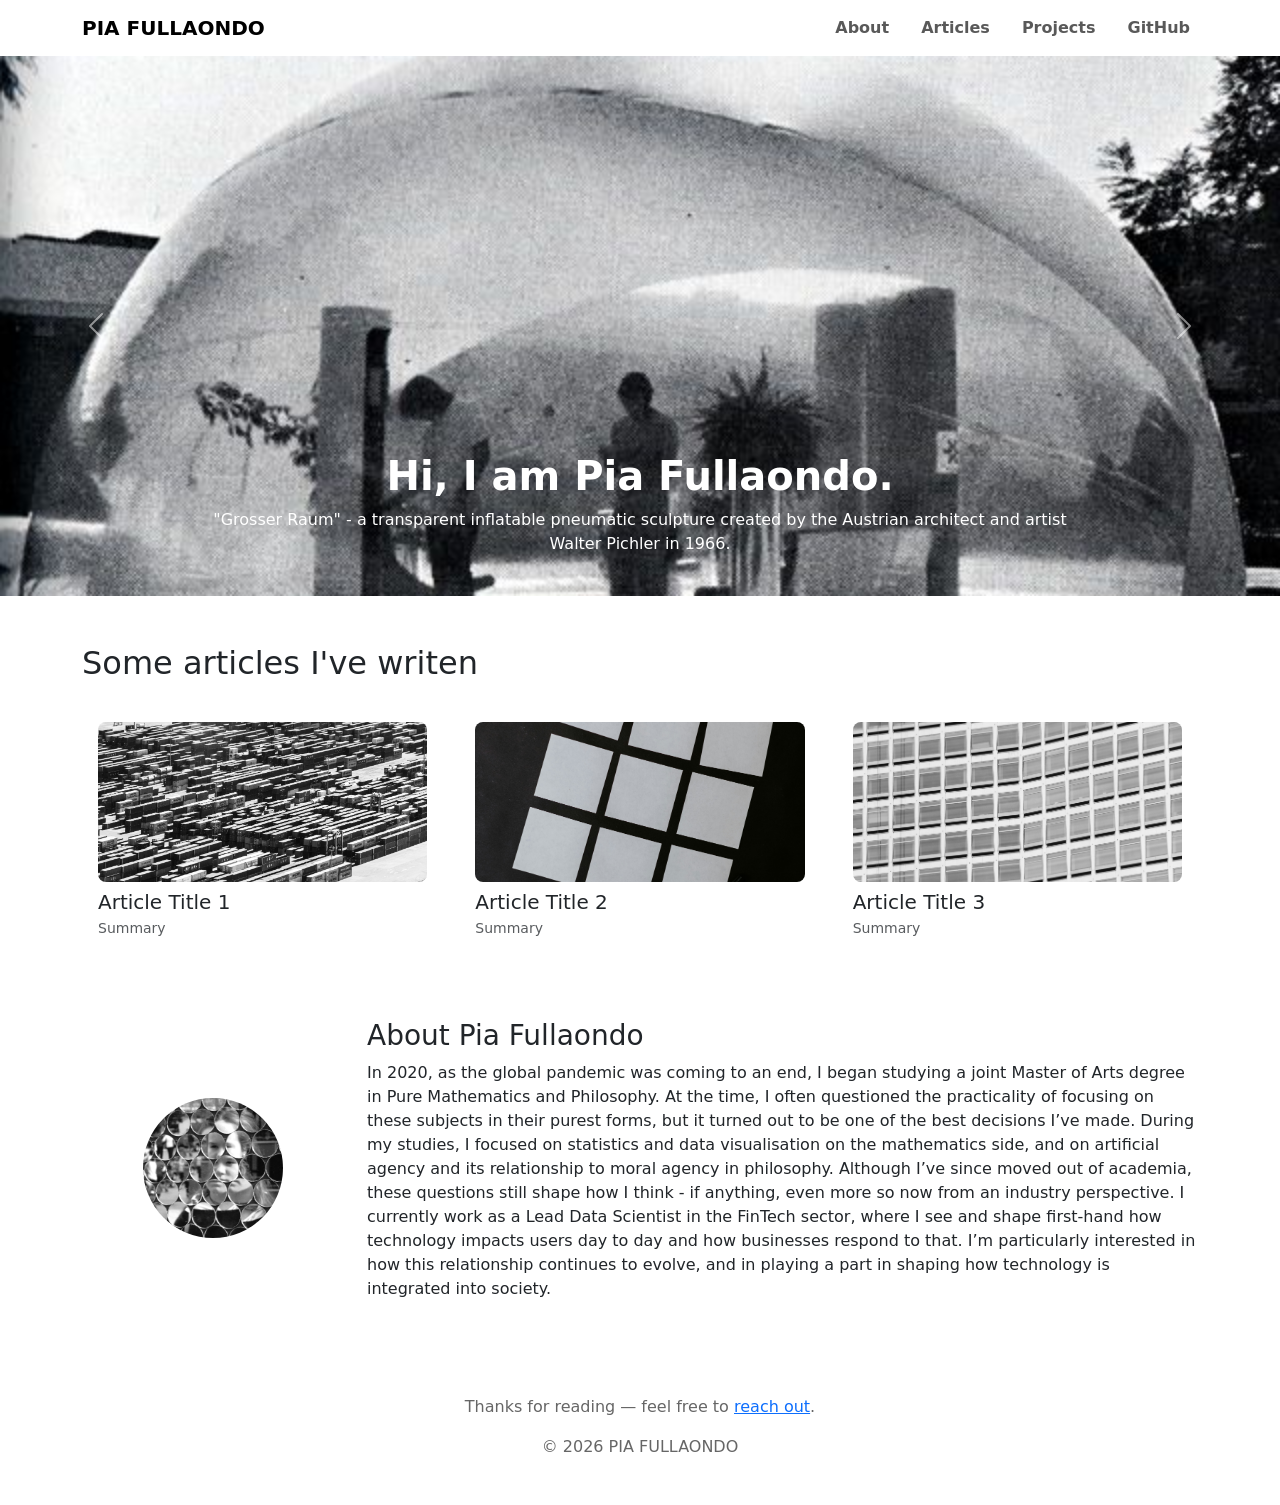
==== index.html @ 01cca1ca "Update index.html" ====
<!doctype html>
<html lang="en">
<head>
  <meta charset="utf-8" />
  <meta name="viewport" content="width=device-width,initial-scale=1" />
  <title>PIA FULLAONDO </title>
  <!-- Bootstrap CDN for layout & carousel -->
  <link href="https://cdn.jsdelivr.net/npm/bootstrap@5.3.0/dist/css/bootstrap.min.css" rel="stylesheet"/>
  <style>
    body { font-family: Inter, system-ui, -apple-system, "Segoe UI", Roboto, "Helvetica Neue", Arial; }
    .hero { height: 60vh; object-fit: cover; }
    .project-grid img { width:100%; height:160px; object-fit:cover; border-radius:8px; }
    .card { border:0; }
    .profile { width:140px; height:140px; object-fit:cover; border-radius:50%; }
    footer { padding: 30px 0; text-align:center; color:#666; }
    .nav-link { font-weight:600; }
  </style>
</head>
<body>

<nav class="navbar navbar-expand-lg navbar-light bg-white shadow-sm">
  <div class="container">
    <a class="navbar-brand fw-bold" href="#">PIA FULLAONDO</a>
    <button class="navbar-toggler" data-bs-toggle="collapse" data-bs-target="#nav">☰</button>
    <div class="collapse navbar-collapse" id="nav">
      <ul class="navbar-nav ms-auto gap-3">
        <li class="nav-item"><a class="nav-link" href="#about">About</a></li>
        <li class="nav-item"><a class="nav-link" href="#articles">Articles</a></li>
        <li class="nav-item"><a class="nav-link" href="#projects">Projects</a></li>
        <li class="nav-item"><a class="nav-link" href="https://github.com/piafullaondo" target="_blank">GitHub</a></li>
      </ul>
    </div>
  </div>
</nav>

<!-- HERO / CAROUSEL -->
<div id="heroCarousel" class="carousel slide" data-bs-ride="carousel">
  <div class="carousel-inner">
    <div class="carousel-item active">
      <img src="assets/Walter-Pichler-grosser-raum.jpg" class="d-block w-100 hero" alt="Slide 1">
      <div class="carousel-caption d-none d-md-block">
        <h1 class="fw-bold">Hi, I am Pia Fullaondo.</h1>
        <h8>"Grosser Raum" - a transparent inflatable pneumatic sculpture created by the Austrian architect and artist Walter Pichler in 1966. </h8>
      </div>
    </div>
    <div class="carousel-item">
      <img src="assets/EeroSaarinenInModel.jpg" class="d-block w-100 hero" alt="Slide 2">
      <div class="carousel-caption d-none d-md-block">
        <h1 class="fw-bold">I'm a pure Mathematics and Philosophy graduate fascinated by the current state of the world and its future.</h1>
        <h8>"Architect Eero Saarinen leaning inside a model of the TWA Flight Center" - shot in 1956 by architectural photographer Balthazar Korab. </h8>
      </div>
    </div>
  </div>
  <button class="carousel-control-prev" type="button" data-bs-target="#heroCarousel" data-bs-slide="prev">
    <span class="carousel-control-prev-icon"></span>
  </button>
  <button class="carousel-control-next" type="button" data-bs-target="#heroCarousel" data-bs-slide="next">
    <span class="carousel-control-next-icon"></span>
  </button>
</div>

<div class="container my-5">
  <!-- Projects grid -->
  <h2 id="Articles" class="mb-4">Some articles I've writen</h2>
  <div class="row g-3 project-grid">
    <!-- Project card 1 -->
    <div class="col-md-4">
      <a href="https://link-to-blog-or-demo.com" target="_blank" style="text-decoration:none;color:inherit;">
        <div class="card p-3">
          <img src="assets/p1.jpg" alt="project 1">
          <div class="card-body p-0 mt-2">
            <h5 class="mb-1">Article Title 1</h5>
            <p class="small text-muted">Summary</p>
          </div>
        </div>
      </a>
    </div>

    <!-- Project card 2 -->
    <div class="col-md-4">
      <a href="https://link-to-github.com" target="_blank" style="text-decoration:none;color:inherit;">
        <div class="card p-3">
          <img src="assets/p2.jpg" alt="project 2">
          <div class="card-body p-0 mt-2">
            <h5 class="mb-1">Article Title 2</h5>
            <p class="small text-muted">Summary</p>
          </div>
        </div>
      </a>
    </div>

    <!-- Project card 3 -->
    <div class="col-md-4">
      <a href="#" style="text-decoration:none;color:inherit;">
        <div class="card p-3">
          <img src="assets/p3.jpg" alt="project 3">
          <div class="card-body p-0 mt-2">
            <h5 class="mb-1">Article Title 3</h5>
            <p class="small text-muted">Summary</p>
          </div>
        </div>
      </a>
    </div>
  </div>

  <!-- About -->
  <div id="about" class="row align-items-center mt-5">
    <div class="col-md-3 text-center">
      <img src="assets/profile.jpg" class="profile" alt="profile"/>
    </div>
    <div class="col-md-9">
      <h3>About Pia Fullaondo</h3>
      <p>In 2020, as the global pandemic was coming to an end, I began studying a joint Master of Arts degree in Pure Mathematics and Philosophy. At the time, I often questioned the practicality of focusing on these subjects in their purest forms, but it turned out to be one of the best decisions I’ve made.
      During my studies, I focused on statistics and data visualisation on the mathematics side, and on artificial agency and its relationship to moral agency in philosophy. Although I’ve since moved out of academia, these questions still shape how I think - if anything, even more so now from an industry perspective.
      I currently work as a Lead Data Scientist in the FinTech sector, where I see and shape first-hand how technology impacts users day to day and how businesses respond to that. I’m particularly interested in how this relationship continues to evolve, and in playing a part in shaping how technology is integrated into society.</p>
    </div>
  </div>

  <!-- Articles / Courses -->
  <!-- <div id="projects" class="mt-5">
    <h4>Data Projects and Visualisations</h4>
    <ul>
      <li><a href="https://towardsdatascience.com/example-article" target="_blank">Project Heading 1</a></li>
      <li><a href="#" target="_blank">Project Heading 2</a></li>
    </ul>
  </div>
  -->

</div>

<footer>
  <div class="container">
    <p>Thanks for reading — feel free to <a href="mailto:fullaondo.pia@gmail.com">reach out</a>.</p>
    <p>&copy; <span id="year"></span> PIA FULLAONDO</p>
  </div>
</footer>

<script src="https://cdn.jsdelivr.net/npm/bootstrap@5.3.0/dist/js/bootstrap.bundle.min.js"></script>
<script>document.getElementById('year').textContent = new Date().getFullYear()</script>
</body>
</html>
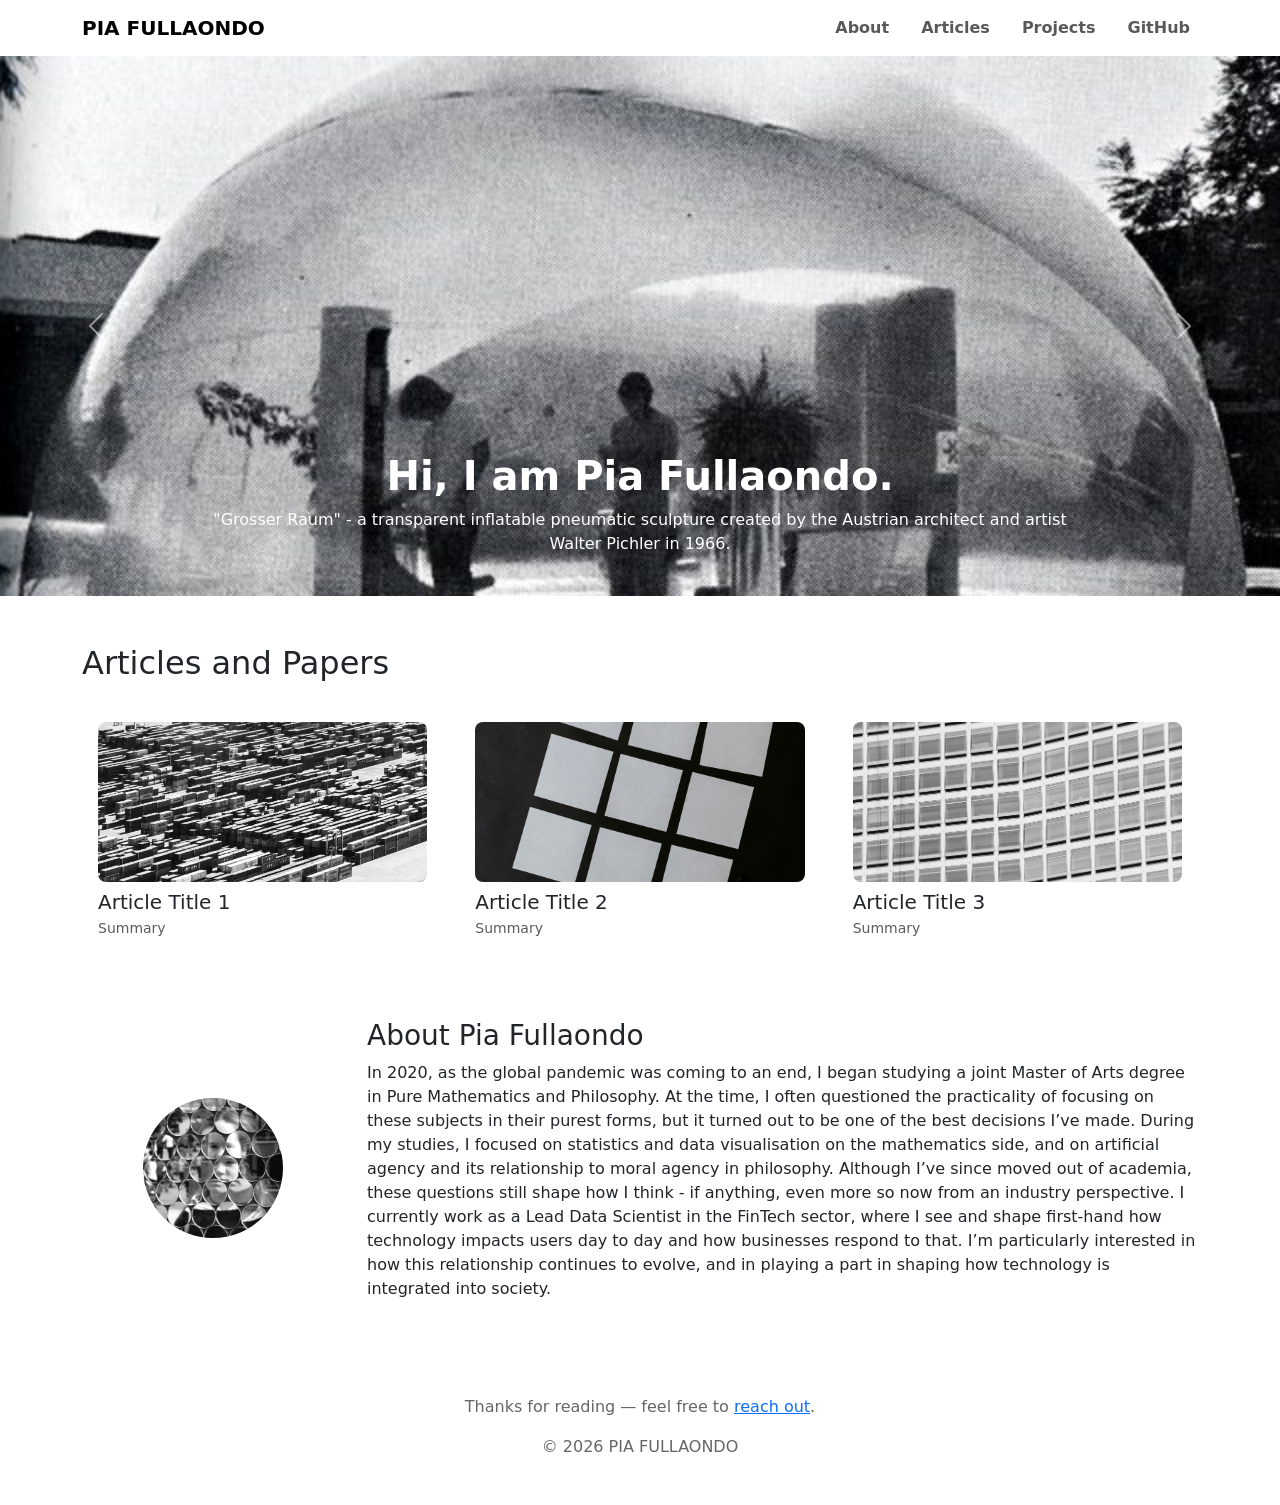
==== commit 7dd34fbf: "Update index.html" ====
--- a/index.html
+++ b/index.html
@@ -46,7 +46,7 @@
     <div class="carousel-item">
       <img src="assets/EeroSaarinenInModel.jpg" class="d-block w-100 hero" alt="Slide 2">
       <div class="carousel-caption d-none d-md-block">
-        <h1 class="fw-bold">I'm a pure Mathematics and Philosophy graduate fascinated by the current state of the world and its future.</h1>
+        <h1 class="fw-bold">Pure Mathematics and Philosophy graduate fascinated by the current state of the world and its future.</h1>
         <h8>"Architect Eero Saarinen leaning inside a model of the TWA Flight Center" - shot in 1956 by architectural photographer Balthazar Korab. </h8>
       </div>
     </div>
@@ -61,7 +61,7 @@
 
 <div class="container my-5">
   <!-- Projects grid -->
-  <h2 id="Articles" class="mb-4">Some articles I've writen</h2>
+  <h2 id="Articles" class="mb-4">Articles and Papers</h2>
   <div class="row g-3 project-grid">
     <!-- Project card 1 -->
     <div class="col-md-4">
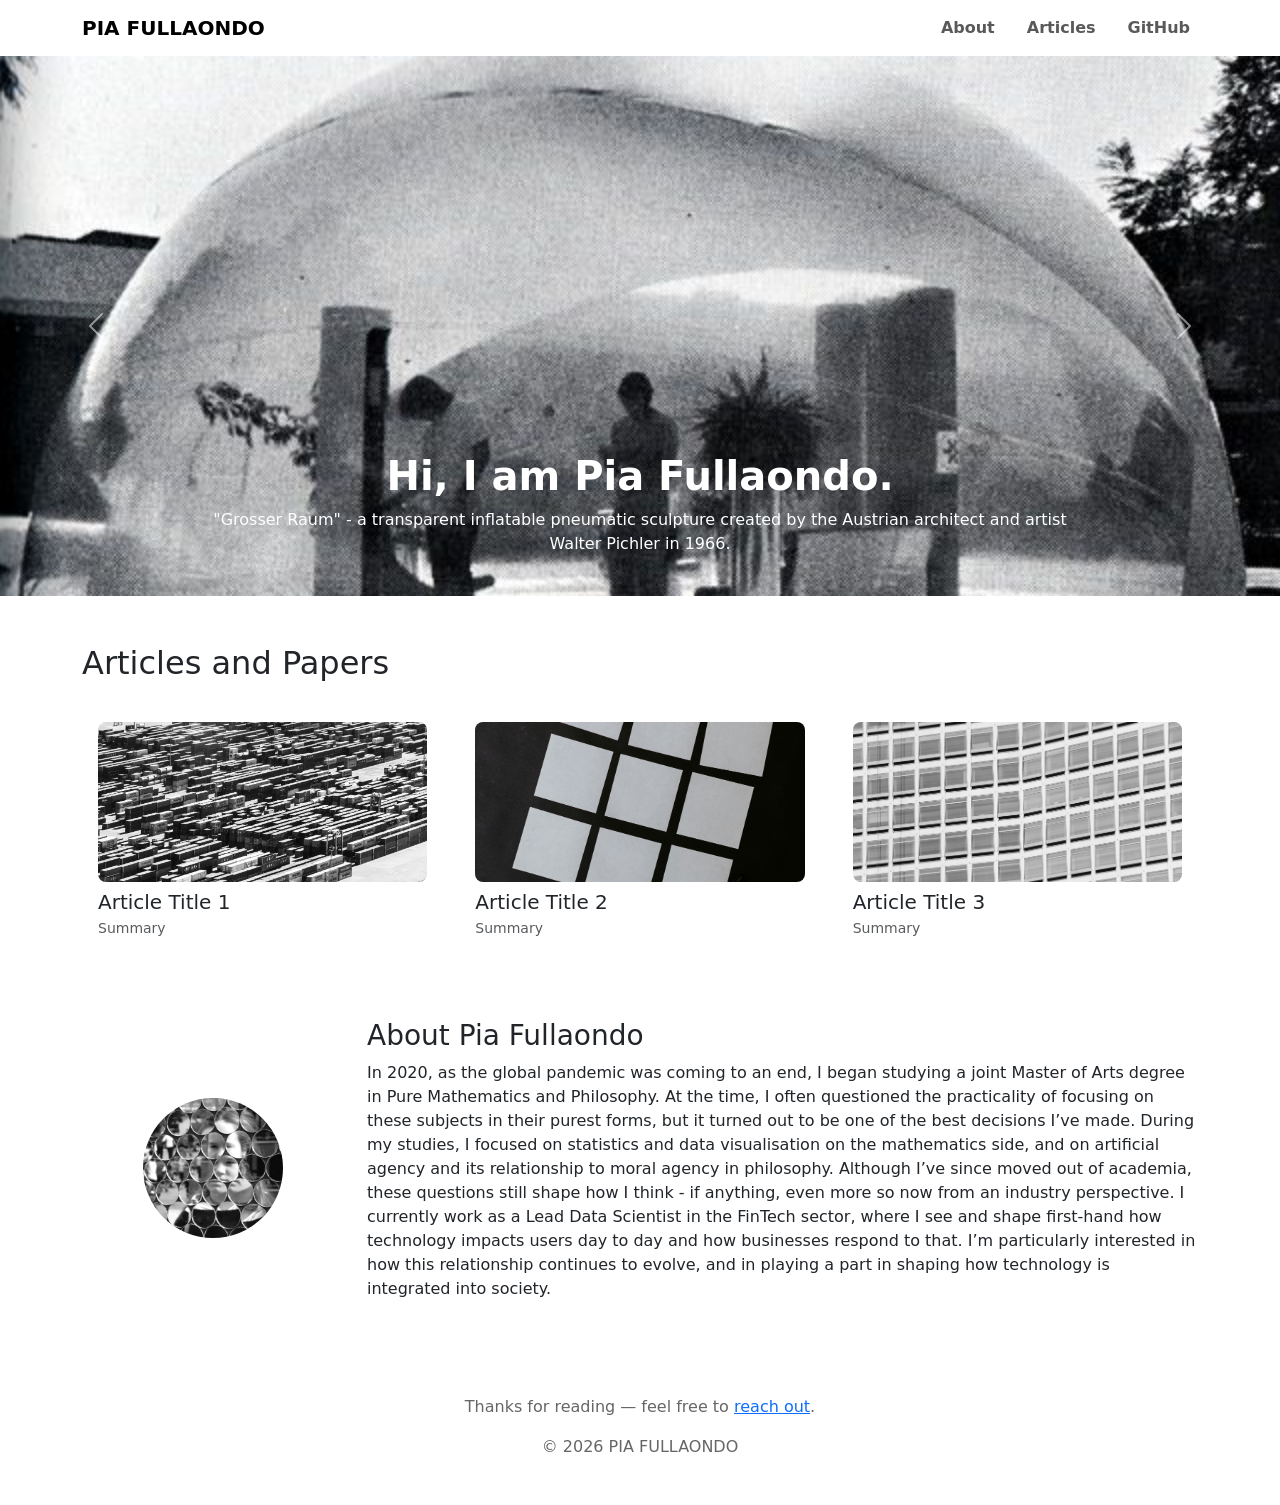
==== commit 5c598baf: "Update index.html" ====
--- a/index.html
+++ b/index.html
@@ -26,14 +26,14 @@
       <ul class="navbar-nav ms-auto gap-3">
         <li class="nav-item"><a class="nav-link" href="#about">About</a></li>
         <li class="nav-item"><a class="nav-link" href="#articles">Articles</a></li>
-        <li class="nav-item"><a class="nav-link" href="#projects">Projects</a></li>
+        <!-- <li class="nav-item"><a class="nav-link" href="#projects">Projects</a></li> -->
         <li class="nav-item"><a class="nav-link" href="https://github.com/piafullaondo" target="_blank">GitHub</a></li>
       </ul>
     </div>
   </div>
 </nav>
 
-<!-- HERO / CAROUSEL -->
+<!-- PHOTO CAROUSEL -->
 <div id="heroCarousel" class="carousel slide" data-bs-ride="carousel">
   <div class="carousel-inner">
     <div class="carousel-item active">
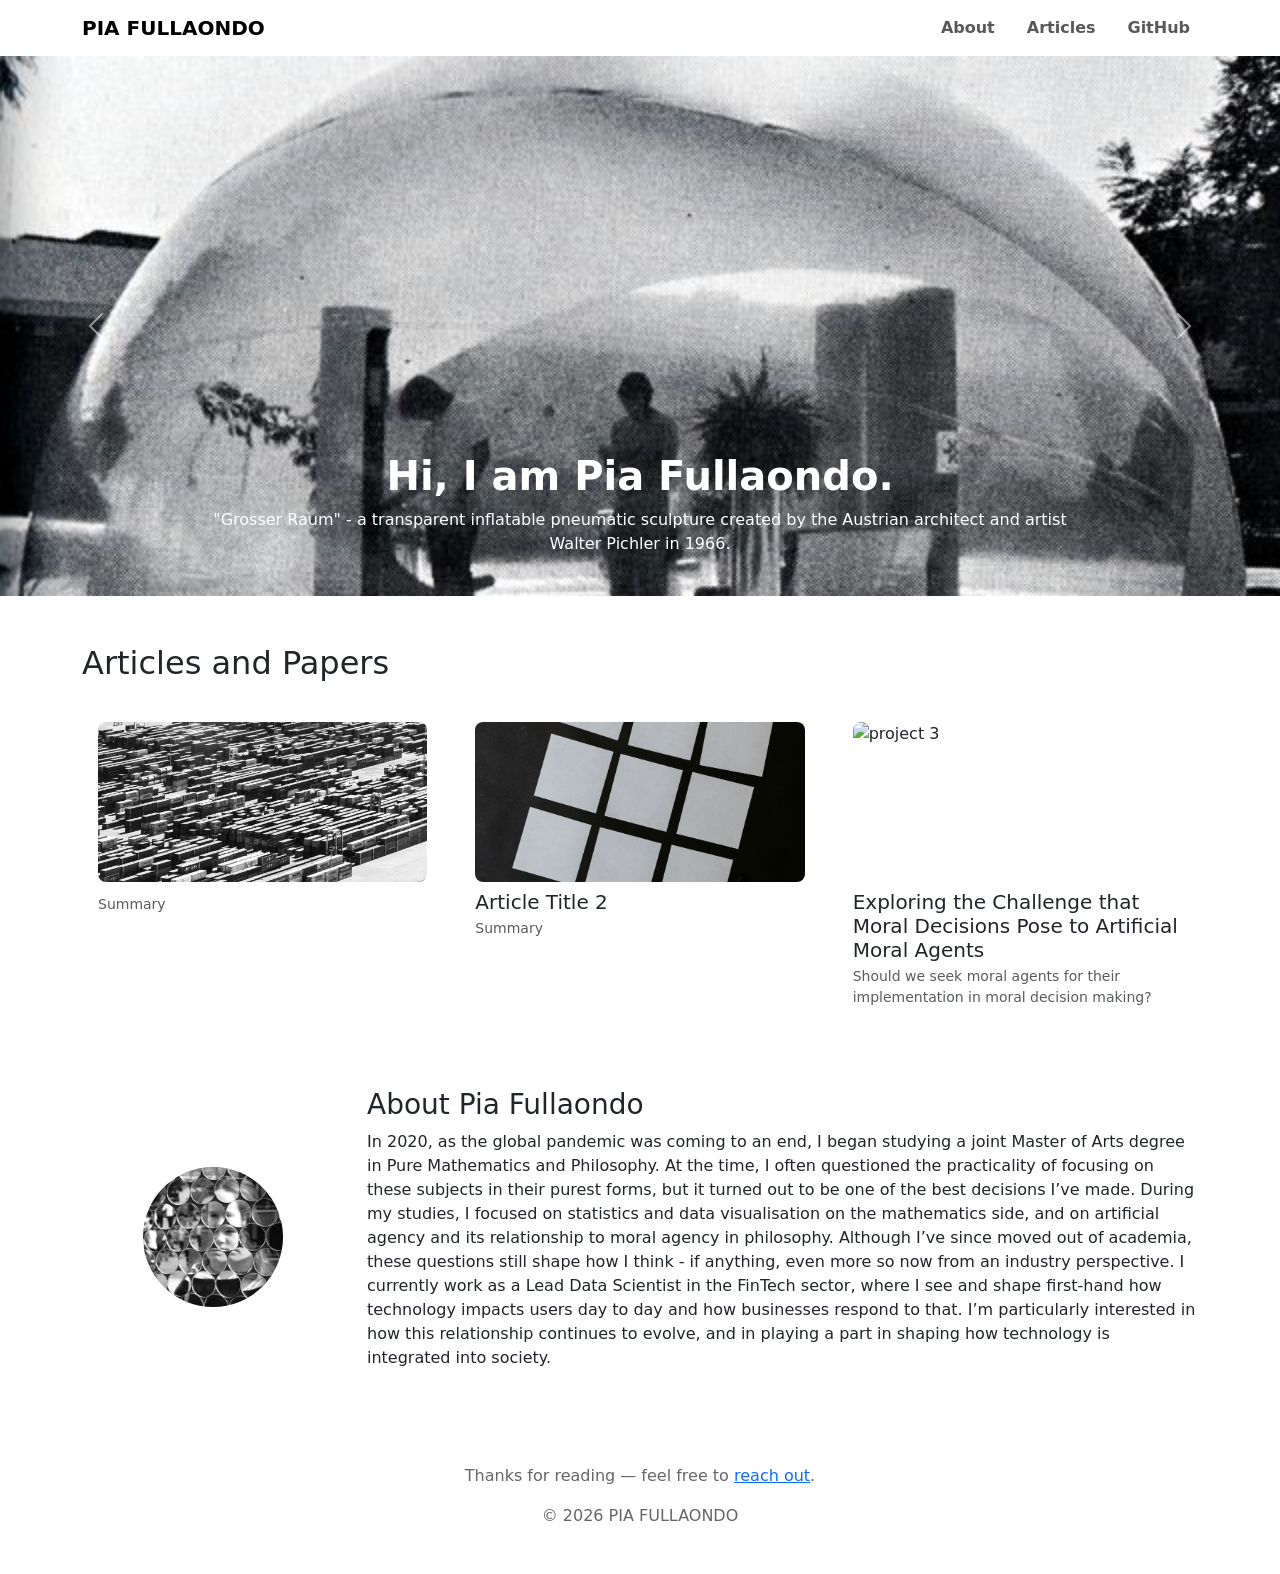
==== commit 6b2eb027: "Update index.html" ====
--- a/index.html
+++ b/index.html
@@ -69,7 +69,7 @@
         <div class="card p-3">
           <img src="assets/p1.jpg" alt="project 1">
           <div class="card-body p-0 mt-2">
-            <h5 class="mb-1">Article Title 1</h5>
+            <h5 class="mb-1"></h5>
             <p class="small text-muted">Summary</p>
           </div>
         </div>
@@ -93,10 +93,10 @@
     <div class="col-md-4">
       <a href="#" style="text-decoration:none;color:inherit;">
         <div class="card p-3">
-          <img src="assets/p3.jpg" alt="project 3">
+          <img src="assets/delegation.png" alt="project 3">
           <div class="card-body p-0 mt-2">
-            <h5 class="mb-1">Article Title 3</h5>
-            <p class="small text-muted">Summary</p>
+            <h5 class="mb-1">Exploring the Challenge that Moral Decisions Pose to Artificial Moral Agents</h5>
+            <p class="small text-muted">Should we seek moral agents for their implementation in moral decision making?</p>
           </div>
         </div>
       </a>
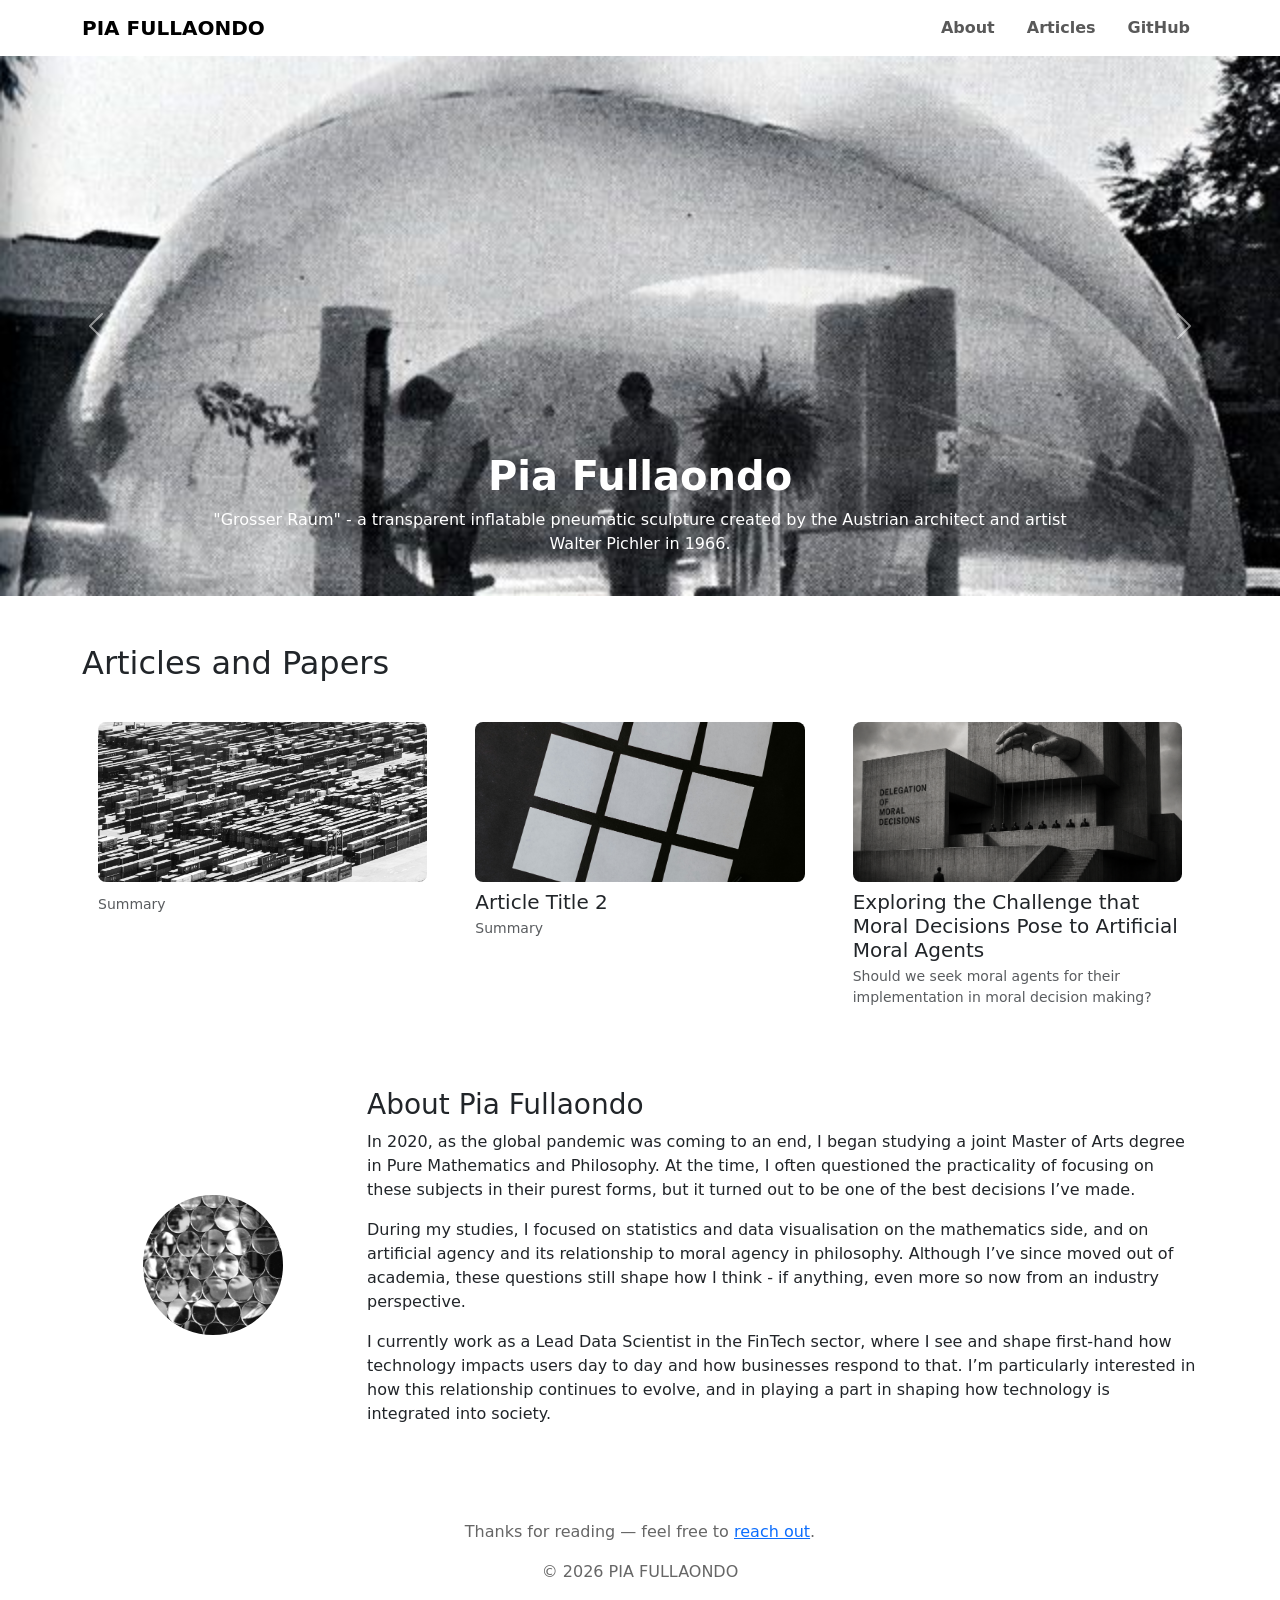
==== commit 99a45b85: "Update index.html" ====
--- a/index.html
+++ b/index.html
@@ -39,7 +39,7 @@
     <div class="carousel-item active">
       <img src="assets/Walter-Pichler-grosser-raum.jpg" class="d-block w-100 hero" alt="Slide 1">
       <div class="carousel-caption d-none d-md-block">
-        <h1 class="fw-bold">Hi, I am Pia Fullaondo.</h1>
+        <h1 class="fw-bold">Pia Fullaondo</h1>
         <h8>"Grosser Raum" - a transparent inflatable pneumatic sculpture created by the Austrian architect and artist Walter Pichler in 1966. </h8>
       </div>
     </div>
@@ -93,7 +93,7 @@
     <div class="col-md-4">
       <a href="#" style="text-decoration:none;color:inherit;">
         <div class="card p-3">
-          <img src="assets/delegation.png" alt="project 3">
+          <img src="assets/Delegation.png" alt="project 3">
           <div class="card-body p-0 mt-2">
             <h5 class="mb-1">Exploring the Challenge that Moral Decisions Pose to Artificial Moral Agents</h5>
             <p class="small text-muted">Should we seek moral agents for their implementation in moral decision making?</p>
@@ -110,9 +110,15 @@
     </div>
     <div class="col-md-9">
       <h3>About Pia Fullaondo</h3>
-      <p>In 2020, as the global pandemic was coming to an end, I began studying a joint Master of Arts degree in Pure Mathematics and Philosophy. At the time, I often questioned the practicality of focusing on these subjects in their purest forms, but it turned out to be one of the best decisions I’ve made.
-      During my studies, I focused on statistics and data visualisation on the mathematics side, and on artificial agency and its relationship to moral agency in philosophy. Although I’ve since moved out of academia, these questions still shape how I think - if anything, even more so now from an industry perspective.
-      I currently work as a Lead Data Scientist in the FinTech sector, where I see and shape first-hand how technology impacts users day to day and how businesses respond to that. I’m particularly interested in how this relationship continues to evolve, and in playing a part in shaping how technology is integrated into society.</p>
+      <p>
+        In 2020, as the global pandemic was coming to an end, I began studying a joint Master of Arts degree in Pure Mathematics and Philosophy. At the time, I often questioned the practicality of focusing on these subjects in their purest forms, but it turned out to be one of the best decisions I’ve made.
+      </p>
+      <p>
+        During my studies, I focused on statistics and data visualisation on the mathematics side, and on artificial agency and its relationship to moral agency in philosophy. Although I’ve since moved out of academia, these questions still shape how I think - if anything, even more so now from an industry perspective.
+      </p>
+      <p>
+        I currently work as a Lead Data Scientist in the FinTech sector, where I see and shape first-hand how technology impacts users day to day and how businesses respond to that. I’m particularly interested in how this relationship continues to evolve, and in playing a part in shaping how technology is integrated into society.        
+      </p>
     </div>
   </div>
 
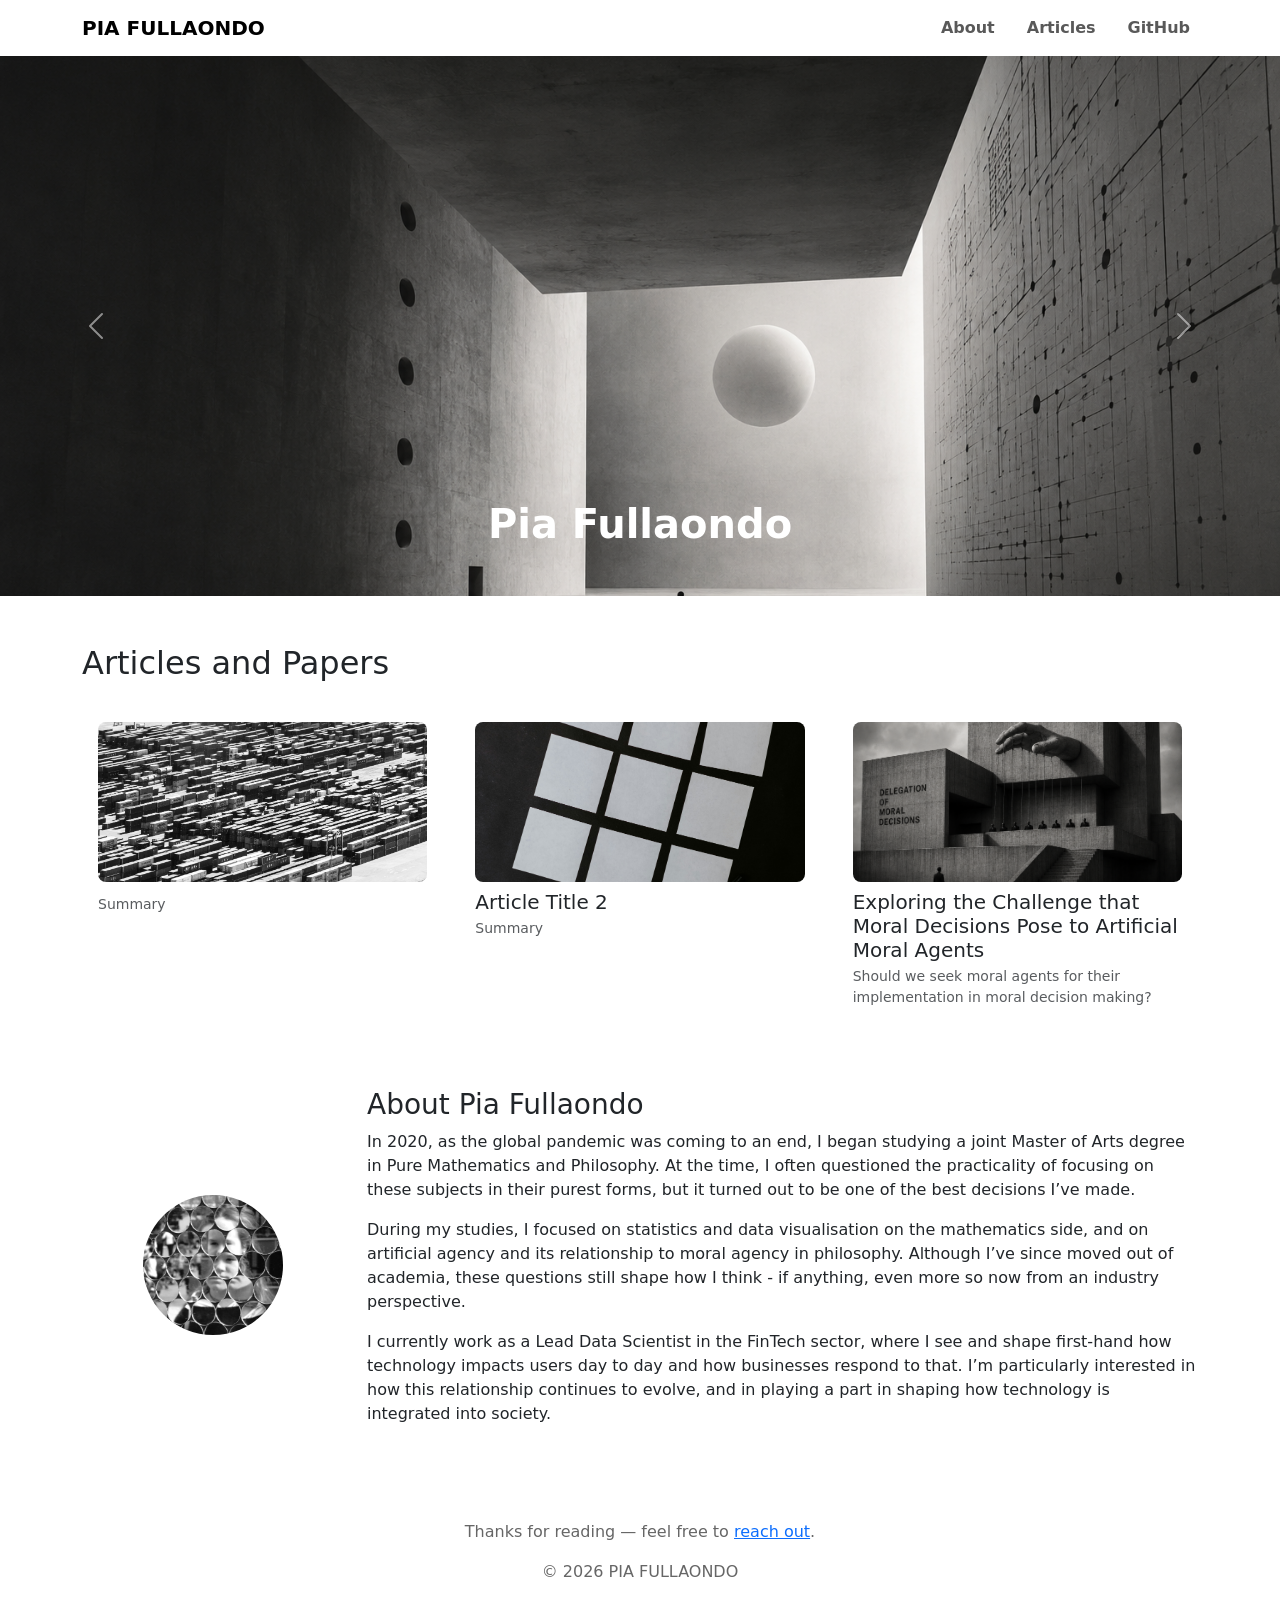
==== commit da17c38f: "Update index.html" ====
--- a/index.html
+++ b/index.html
@@ -37,17 +37,15 @@
 <div id="heroCarousel" class="carousel slide" data-bs-ride="carousel">
   <div class="carousel-inner">
     <div class="carousel-item active">
-      <img src="assets/Walter-Pichler-grosser-raum.jpg" class="d-block w-100 hero" alt="Slide 1">
+      <img src="assets/cover1.png" class="d-block w-100 hero" alt="Slide 1">
       <div class="carousel-caption d-none d-md-block">
         <h1 class="fw-bold">Pia Fullaondo</h1>
-        <h8>"Grosser Raum" - a transparent inflatable pneumatic sculpture created by the Austrian architect and artist Walter Pichler in 1966. </h8>
       </div>
     </div>
     <div class="carousel-item">
-      <img src="assets/EeroSaarinenInModel.jpg" class="d-block w-100 hero" alt="Slide 2">
+      <img src="assets/cover2.png" class="d-block w-100 hero" alt="Slide 2">
       <div class="carousel-caption d-none d-md-block">
         <h1 class="fw-bold">Pure Mathematics and Philosophy graduate fascinated by the current state of the world and its future.</h1>
-        <h8>"Architect Eero Saarinen leaning inside a model of the TWA Flight Center" - shot in 1956 by architectural photographer Balthazar Korab. </h8>
       </div>
     </div>
   </div>
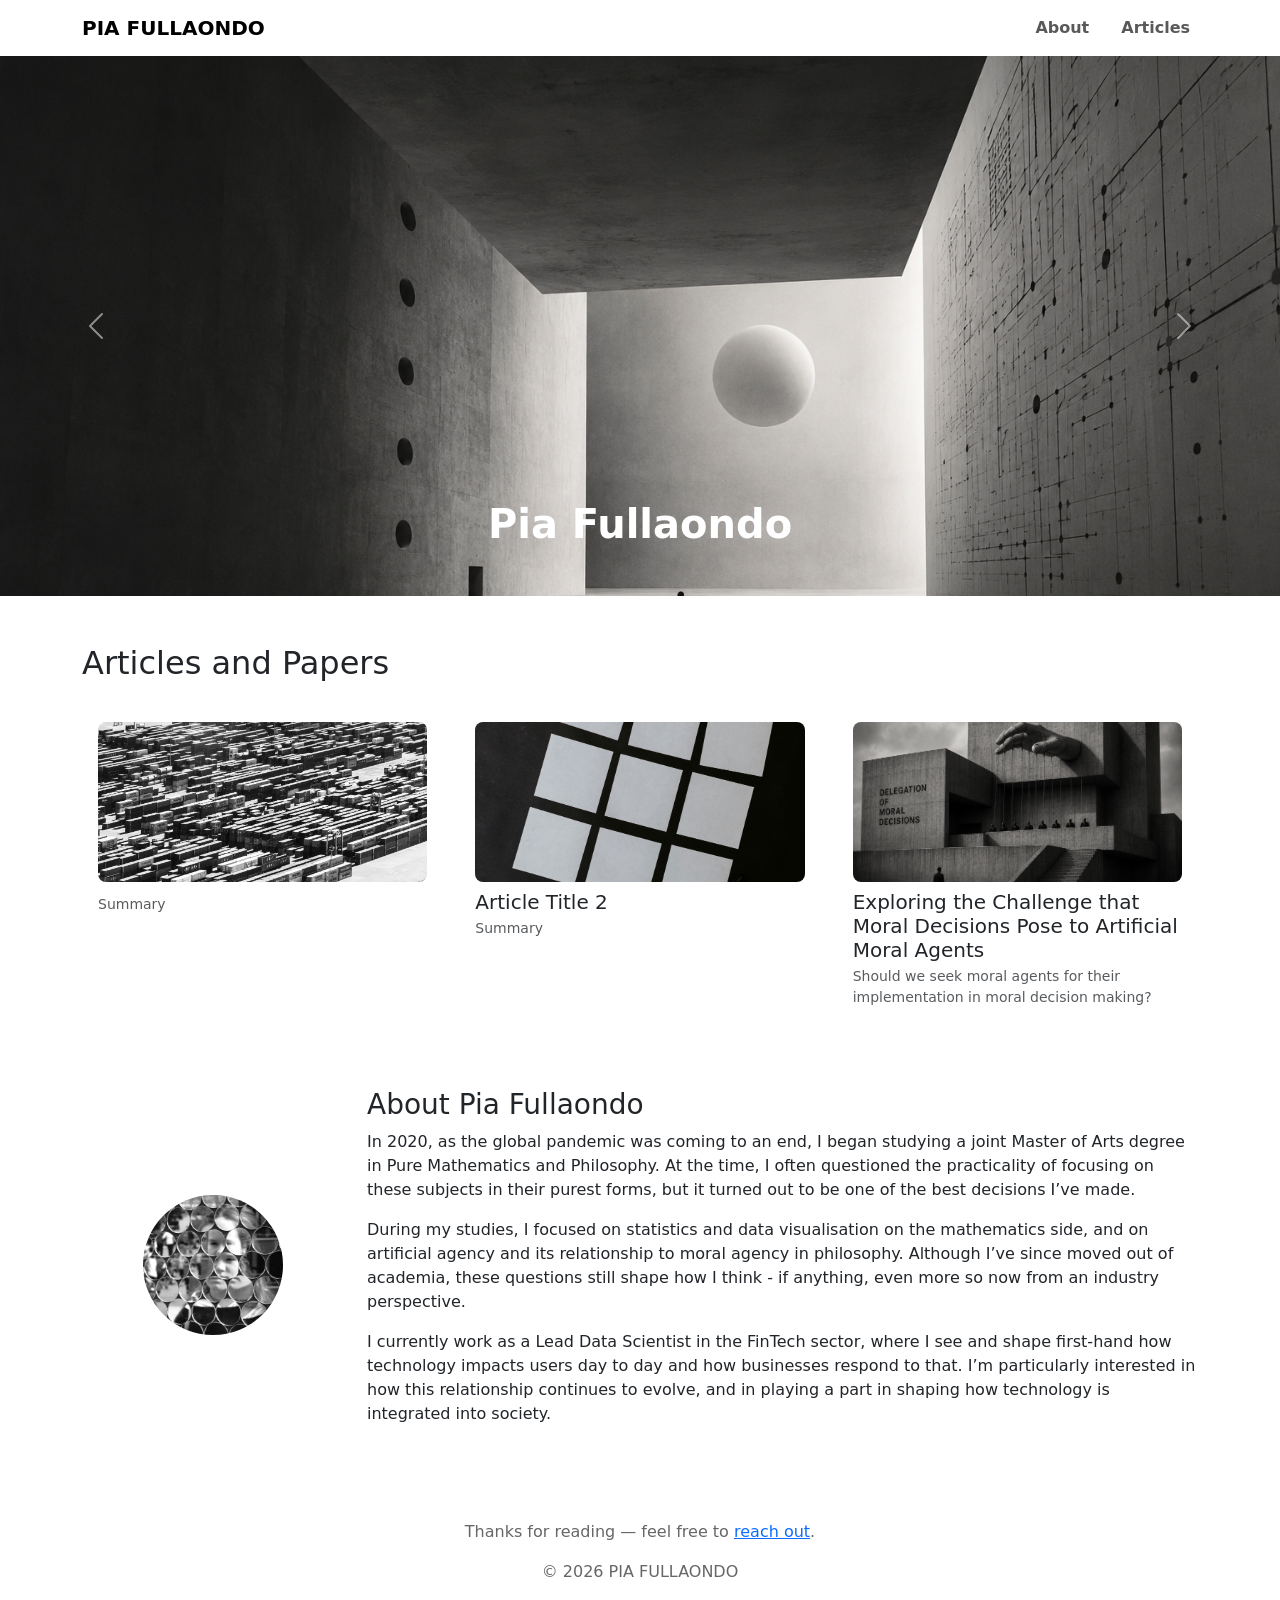
==== commit 7de437b7: "Update index.html" ====
--- a/index.html
+++ b/index.html
@@ -27,7 +27,7 @@
         <li class="nav-item"><a class="nav-link" href="#about">About</a></li>
         <li class="nav-item"><a class="nav-link" href="#articles">Articles</a></li>
         <!-- <li class="nav-item"><a class="nav-link" href="#projects">Projects</a></li> -->
-        <li class="nav-item"><a class="nav-link" href="https://github.com/piafullaondo" target="_blank">GitHub</a></li>
+        <!-- <li class="nav-item"><a class="nav-link" href="https://github.com/piafullaondo" target="_blank">GitHub</a></li> -->
       </ul>
     </div>
   </div>
@@ -89,7 +89,7 @@
 
     <!-- Project card 3 -->
     <div class="col-md-4">
-      <a href="#" style="text-decoration:none;color:inherit;">
+      <a href="https://piafullaondo.github.io/undergraduate-dissertation.html" style="text-decoration:none;color:inherit;">
         <div class="card p-3">
           <img src="assets/Delegation.png" alt="project 3">
           <div class="card-body p-0 mt-2">
